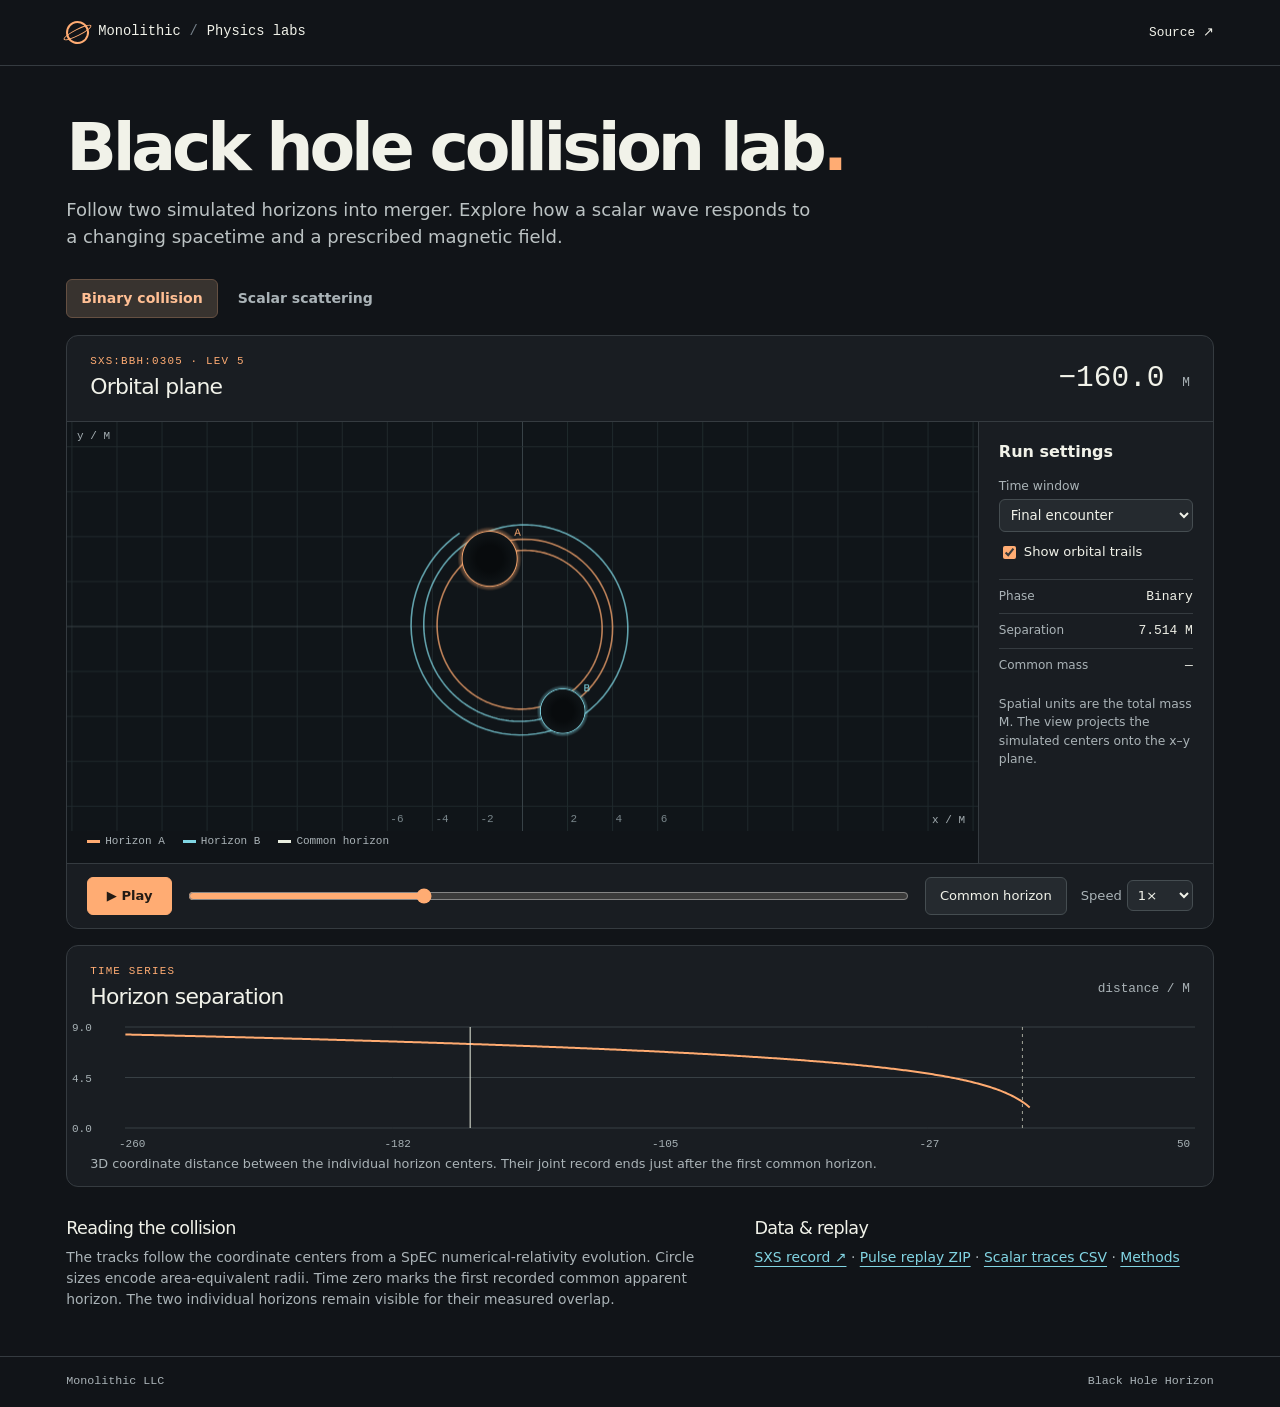
==== collision/index.html @ f392ce6c "Add interactive binary collision and EFMW scalar scattering lab" ====
<!doctype html>
<html lang="en"><head><meta charset="utf-8"><meta name="viewport" content="width=device-width, initial-scale=1">
<meta name="theme-color" content="#101318"><title>Black hole collision lab · Monolithic</title>
<link rel="stylesheet" href="lab.css"><script defer src="orbits.js"></script><script defer src="fields.js"></script><script defer src="lab.js"></script></head>
<body><header><div class="wrap mast"><a href="../index.html" class="brand"><span class="mark" aria-hidden="true"></span>Monolithic <span class="dim">/</span> Physics labs</a><a href="https://github.com/enuminous/Black-Hole-Horizon/tree/main/collision">Source ↗</a></div></header>
<main class="wrap"><div class="intro"><h1>Black hole collision lab<span>.</span></h1><p>Follow two simulated horizons into merger. Explore how a scalar wave responds to a changing spacetime and a prescribed magnetic field.</p></div>
<div class="switcher" role="group" aria-label="Simulation"><button id="orbTab" aria-pressed="true">Binary collision</button><button id="fieldTab" aria-pressed="false">Scalar scattering</button></div>
<section class="instrument" aria-labelledby="viewTitle"><div class="panehead"><div><p class="id" id="runid">SXS:BBH:0305 · LEV 5</p><h2 id="viewTitle">Orbital plane</h2></div><p class="clock"><span id="time">−160.0</span> <span>M</span></p></div>
<div class="columns"><div class="viewport"><canvas id="scene" role="img" aria-label="Projected numerical horizon tracks"></canvas><div class="legend" id="legend"></div></div>
<aside><h3>Run settings</h3><div id="orbitControls"><label for="window">Time window</label><select id="window"><option value="end">Final encounter</option><option value="full">Full record</option></select><label class="check"><input type="checkbox" id="tails" checked>Show orbital trails</label></div>
<div id="fieldControls" hidden><label for="arm">Initial field / source</label><select id="arm"><optgroup label="Magnetic source · scalar starts at zero"><option value="B1">Field +B</option><option value="Bminus">Field −B</option><option value="B2">Field 2B</option><option value="B0">Field off</option></optgroup><optgroup label="Initial scalar · magnetic source off"><option value="pulse1">Positive pulse</option><option value="pulseMinus">Negative pulse</option><option value="pulse0">Zero pulse</option></optgroup></select><label for="modeSel">Probe waveform</label><select id="modeSel"><option value="0">Monopole · ℓ = 0</option><option value="1">Quadrupole · ℓ = 2</option><option value="2">Hexadecapole · ℓ = 4</option></select></div>
<div class="readouts"><div><span id="keyA"></span><strong id="valueA"></strong></div><div><span id="keyB"></span><strong id="valueB"></strong></div><div><span id="keyC"></span><strong id="valueC"></strong></div></div><p id="context" class="context"></p></aside></div>
<div class="transport"><button id="play" class="primary" aria-label="Play simulation">▶ Play</button><input id="scrub" type="range" min="-260" max="50" step="0.1" value="-160" aria-label="Simulation time"><button id="jump">Common horizon</button><label class="speed">Speed <select id="speed" aria-label="Playback speed"><option value=".5">0.5×</option><option value="1" selected>1×</option><option value="2">2×</option><option value="4">4×</option></select></label></div>
</section><section class="signal"><div class="signal-head"><div><p class="id">TIME SERIES</p><h2 id="signalTitle">Horizon separation</h2></div><span id="signalUnit"></span></div><canvas id="chart" role="img" aria-label="Time series"></canvas><p id="caption"></p></section>
<section class="notes"><div><h2 id="noteTitle">Reading the collision</h2><p id="note"></p></div><div><h2>Data &amp; replay</h2><p><a id="method" href="https://doi.org/10.5281/zenodo.13182440">Simulation record ↗</a> · <a href="BH-SCAT-001-Replay.zip" download>Pulse replay ZIP</a> · <a href="signals.csv" download>Scalar traces CSV</a> · <a href="https://github.com/enuminous/Black-Hole-Horizon/blob/main/collision/README.md">Methods</a></p></div></section>
<noscript><p>Enable JavaScript to use the simulator. The scalar traces and replay ZIP above can be downloaded directly.</p></noscript></main><footer><div class="wrap">Monolithic LLC <span>Black Hole Horizon</span></div></footer></body></html>
---- collision/lab.css ----
:root{color-scheme:dark;--bg:#111418;--panel:#191d22;--line:#353b40;--muted:#aab3b7;--paper:#f1f2e9;--amber:#ffac73;--blue:#82d5e3}
*{box-sizing:border-box}body{margin:0;background:var(--bg);color:var(--paper);font-family:"Inter",system-ui,sans-serif;font-size:15px;line-height:1.5}.wrap{max-width:1250px;margin:auto;padding:0 clamp(16px,4vw,58px)}header,footer{border-bottom:1px solid var(--line)}a{color:var(--paper);text-underline-offset:4px}a:hover{color:var(--amber)}.mast,footer .wrap{display:flex;align-items:center;justify-content:space-between;min-height:65px}.mast a{text-decoration:none}.mast>a:last-child,.brand,.clock,.id,.readouts strong,.signal-head>span,.legend,footer{font-family:"IBM Plex Mono",ui-monospace,monospace}.brand{display:flex;align-items:center;gap:.65em;font-size:.86rem}.dim{color:#76818a}.mark{width:23px;height:23px;border:2px solid var(--amber);border-radius:50%;position:relative;transform:rotate(-27deg)}.mark:after{position:absolute;content:"";inset:6px -6px;border:1px solid var(--amber);border-radius:50%}.mast>a:last-child{font-size:.8rem}.intro{margin:47px 0 29px}.intro h1{font-size:clamp(34px,5.2vw,70px);line-height:1.03;letter-spacing:-.063em;margin:0 0 14px;font-weight:620}.intro h1 span{color:var(--amber)}.intro p{max-width:750px;color:#bbc2c3;margin:0;font-size:clamp(15px,1.45vw,18px)}button,select,input{font:inherit}button,select{background:#252a2f;border:1px solid #454d51;color:var(--paper);border-radius:6px;padding:8px 14px;cursor:pointer}button:hover,select:hover{border-color:#818b8f}button:focus-visible,input:focus-visible,select:focus-visible,a:focus-visible{outline:2px solid var(--blue);outline-offset:3px}.switcher{display:flex;margin:0 0 17px;gap:5px}.switcher button{font-size:.88rem;font-weight:600;background:transparent;color:var(--muted);border-color:transparent}.switcher button[aria-pressed=true]{background:#38332f;color:#ffbf94;border-color:#655042}.instrument,.signal{background:var(--panel);border:1px solid var(--line);border-radius:12px;overflow:hidden}.panehead,.signal-head{display:flex;align-items:center;justify-content:space-between;padding:17px 23px;border-bottom:1px solid var(--line)}.id{font-size:.68rem;letter-spacing:.11em;color:var(--amber);margin:0 0 2px}.panehead h2,.signal-head h2,.notes h2{margin:0;font-weight:540;letter-spacing:-.035em;font-size:1.37rem}.clock{font-size:clamp(20px,2.3vw,30px);margin:0;font-variant-numeric:tabular-nums}.clock span:last-child,.signal-head>span{color:var(--muted);font-size:.8rem}.columns{display:grid;grid-template-columns:minmax(0,1fr) 235px}.viewport{background:#101418;min-width:0}.viewport canvas{width:100%;height:clamp(300px,32vw,415px);display:block}.legend{display:flex;flex-wrap:wrap;gap:4px 18px;padding:2px 20px 13px;font-size:.69rem;color:var(--muted);min-height:27px}.legend b{display:inline-block;width:13px;height:3px;margin-right:5px;vertical-align:middle}aside{border-left:1px solid var(--line);padding:18px 20px}aside h3{margin:0 0 13px;font-size:1rem;font-weight:580}label:not(.check):not(.speed){display:block;color:var(--muted);font-size:.77rem;margin:9px 0 4px}aside select{width:100%;font-size:.83rem;padding:7px}.check{display:flex;align-items:center;gap:5px;font-size:.82rem;margin:10px 0}input{accent-color:var(--amber)}.readouts{margin-top:17px}.readouts div{padding:7px 0;display:flex;align-items:baseline;justify-content:space-between;gap:5px;border-top:1px solid var(--line)}.readouts span,.context,.notes p,#caption{color:var(--muted)}.readouts span{font-size:.75rem}.readouts strong{font-size:.81rem;font-weight:500}.context{font-size:.77rem;line-height:1.5}.transport{display:flex;align-items:center;gap:14px;padding:13px 20px;border-top:1px solid var(--line);font-size:.82rem}.primary{background:var(--amber);color:#231b15;border-color:var(--amber);font-weight:700;min-width:85px}.transport input{flex:1;min-width:55px}.speed{display:flex;align-items:center;gap:5px;color:var(--muted)}.speed select{padding:6px}.signal{margin-top:16px}.signal-head{border:0;padding-bottom:3px}.signal canvas{display:block;width:100%;height:135px}#caption{font-size:.8rem;margin:2px 23px 13px}.notes{display:grid;grid-template-columns:1.4fr 1fr;gap:45px;margin:28px 0 40px}.notes h2{font-size:1.1rem}.notes p{font-size:.87rem;margin:6px 0}.notes a{color:var(--blue)}footer{border-top:1px solid var(--line);border-bottom:0;color:var(--muted);font-size:.73rem}footer .wrap{min-height:50px}[hidden]{display:none!important}
@media(max-width:750px){.columns{grid-template-columns:1fr}aside{border-left:0;border-top:1px solid var(--line);padding:12px 16px;display:grid;grid-template-columns:minmax(0,1fr) minmax(0,1fr);gap:3px 15px}aside h3{grid-column:1/-1;margin:0}.readouts{margin:0}.context{grid-column:1/-1;margin:4px 0}.intro{margin-top:29px}.transport{flex-wrap:wrap;gap:8px;padding:11px}.speed{margin-left:auto}.notes{grid-template-columns:1fr;gap:15px}.panehead,.signal-head{padding-left:16px;padding-right:16px}.viewport canvas{height:300px}}
@media(max-width:450px){.transport input{min-width:calc(100% - 102px)}.clock{font-size:21px}.speed{font-size:.77rem}.intro h1{font-size:37px}.viewport canvas{height:265px}.legend{font-size:.62rem}.mast{min-height:53px}}
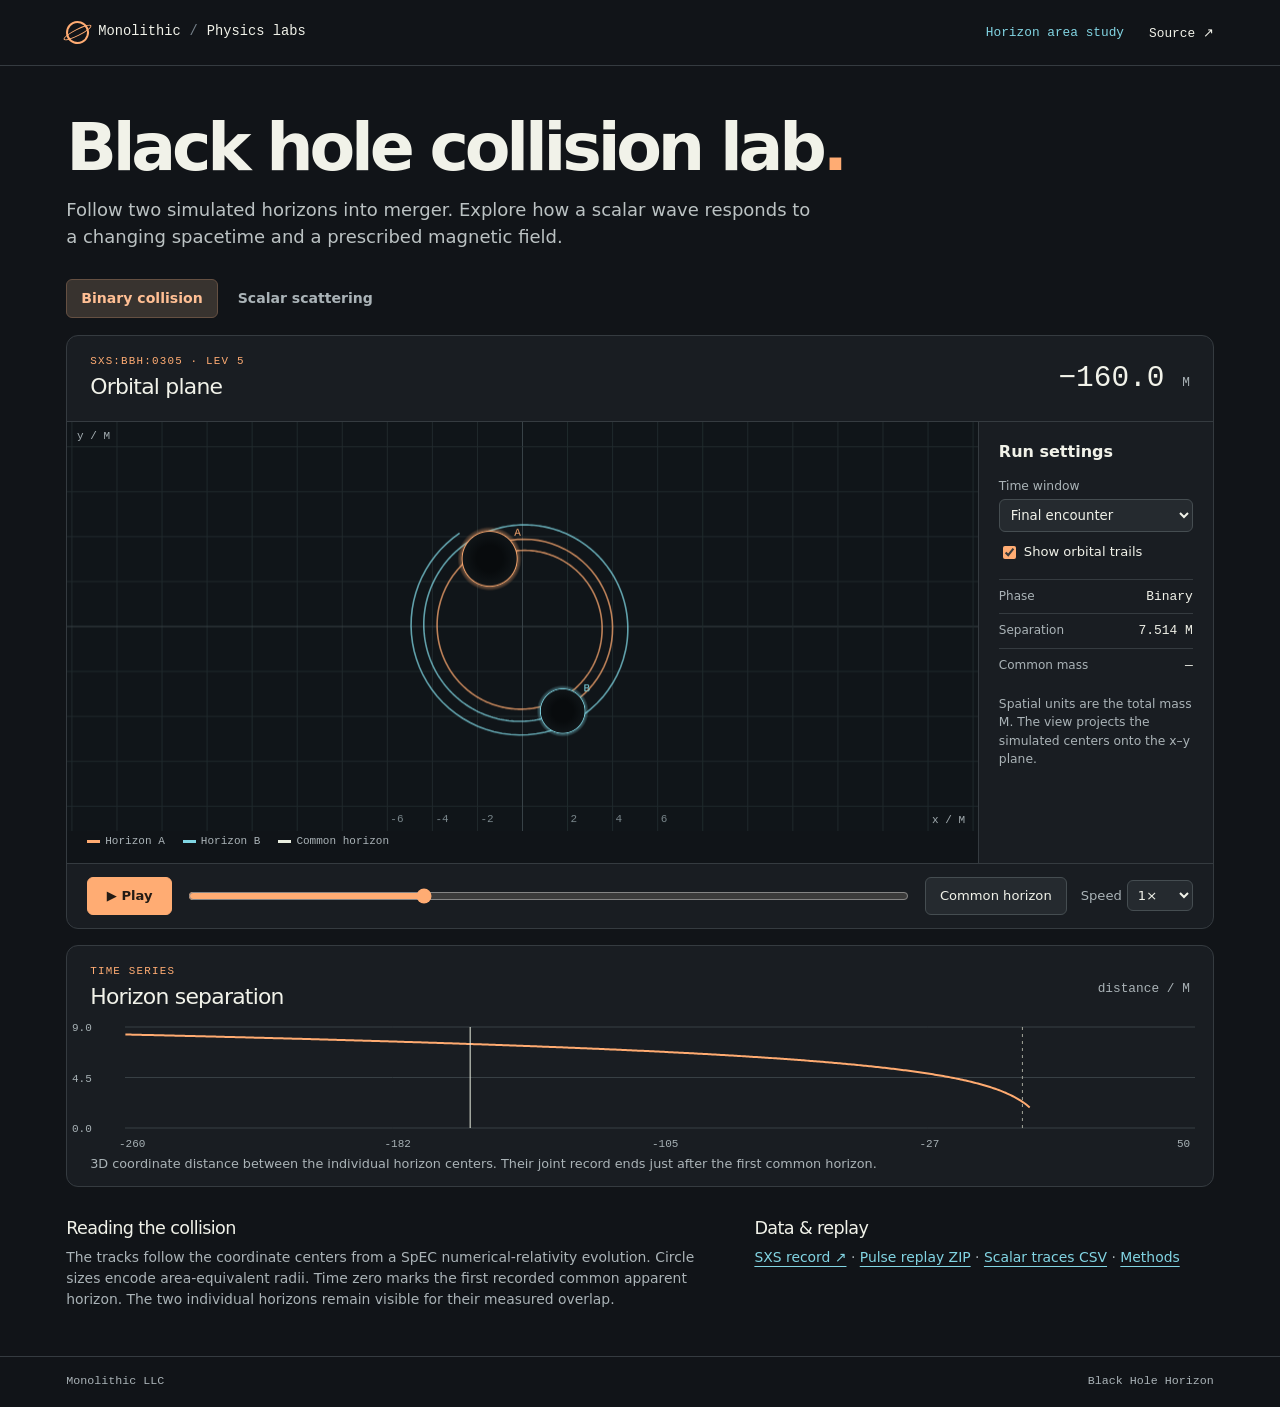
==== commit 70afb799: "Open the standalone collision simulator from the repository home page" ====
--- a/collision/index.html
+++ b/collision/index.html
@@ -2,7 +2,7 @@
 <html lang="en"><head><meta charset="utf-8"><meta name="viewport" content="width=device-width, initial-scale=1">
 <meta name="theme-color" content="#101318"><title>Black hole collision lab · Monolithic</title>
 <link rel="stylesheet" href="lab.css"><script defer src="orbits.js"></script><script defer src="fields.js"></script><script defer src="lab.js"></script></head>
-<body><header><div class="wrap mast"><a href="../index.html" class="brand"><span class="mark" aria-hidden="true"></span>Monolithic <span class="dim">/</span> Physics labs</a><a href="https://github.com/enuminous/Black-Hole-Horizon/tree/main/collision">Source ↗</a></div></header>
+<body><header><div class="wrap mast"><a href="../index.html" class="brand"><span class="mark" aria-hidden="true"></span>Monolithic <span class="dim">/</span> Physics labs</a><nav aria-label="Other resources"><a href="../area.html">Horizon area study</a><a href="https://github.com/enuminous/Black-Hole-Horizon/tree/main/collision">Source ↗</a></nav></div></header>
 <main class="wrap"><div class="intro"><h1>Black hole collision lab<span>.</span></h1><p>Follow two simulated horizons into merger. Explore how a scalar wave responds to a changing spacetime and a prescribed magnetic field.</p></div>
 <div class="switcher" role="group" aria-label="Simulation"><button id="orbTab" aria-pressed="true">Binary collision</button><button id="fieldTab" aria-pressed="false">Scalar scattering</button></div>
 <section class="instrument" aria-labelledby="viewTitle"><div class="panehead"><div><p class="id" id="runid">SXS:BBH:0305 · LEV 5</p><h2 id="viewTitle">Orbital plane</h2></div><p class="clock"><span id="time">−160.0</span> <span>M</span></p></div>
--- a/collision/lab.css
+++ b/collision/lab.css
@@ -2,3 +2,6 @@
 *{box-sizing:border-box}body{margin:0;background:var(--bg);color:var(--paper);font-family:"Inter",system-ui,sans-serif;font-size:15px;line-height:1.5}.wrap{max-width:1250px;margin:auto;padding:0 clamp(16px,4vw,58px)}header,footer{border-bottom:1px solid var(--line)}a{color:var(--paper);text-underline-offset:4px}a:hover{color:var(--amber)}.mast,footer .wrap{display:flex;align-items:center;justify-content:space-between;min-height:65px}.mast a{text-decoration:none}.mast>a:last-child,.brand,.clock,.id,.readouts strong,.signal-head>span,.legend,footer{font-family:"IBM Plex Mono",ui-monospace,monospace}.brand{display:flex;align-items:center;gap:.65em;font-size:.86rem}.dim{color:#76818a}.mark{width:23px;height:23px;border:2px solid var(--amber);border-radius:50%;position:relative;transform:rotate(-27deg)}.mark:after{position:absolute;content:"";inset:6px -6px;border:1px solid var(--amber);border-radius:50%}.mast>a:last-child{font-size:.8rem}.intro{margin:47px 0 29px}.intro h1{font-size:clamp(34px,5.2vw,70px);line-height:1.03;letter-spacing:-.063em;margin:0 0 14px;font-weight:620}.intro h1 span{color:var(--amber)}.intro p{max-width:750px;color:#bbc2c3;margin:0;font-size:clamp(15px,1.45vw,18px)}button,select,input{font:inherit}button,select{background:#252a2f;border:1px solid #454d51;color:var(--paper);border-radius:6px;padding:8px 14px;cursor:pointer}button:hover,select:hover{border-color:#818b8f}button:focus-visible,input:focus-visible,select:focus-visible,a:focus-visible{outline:2px solid var(--blue);outline-offset:3px}.switcher{display:flex;margin:0 0 17px;gap:5px}.switcher button{font-size:.88rem;font-weight:600;background:transparent;color:var(--muted);border-color:transparent}.switcher button[aria-pressed=true]{background:#38332f;color:#ffbf94;border-color:#655042}.instrument,.signal{background:var(--panel);border:1px solid var(--line);border-radius:12px;overflow:hidden}.panehead,.signal-head{display:flex;align-items:center;justify-content:space-between;padding:17px 23px;border-bottom:1px solid var(--line)}.id{font-size:.68rem;letter-spacing:.11em;color:var(--amber);margin:0 0 2px}.panehead h2,.signal-head h2,.notes h2{margin:0;font-weight:540;letter-spacing:-.035em;font-size:1.37rem}.clock{font-size:clamp(20px,2.3vw,30px);margin:0;font-variant-numeric:tabular-nums}.clock span:last-child,.signal-head>span{color:var(--muted);font-size:.8rem}.columns{display:grid;grid-template-columns:minmax(0,1fr) 235px}.viewport{background:#101418;min-width:0}.viewport canvas{width:100%;height:clamp(300px,32vw,415px);display:block}.legend{display:flex;flex-wrap:wrap;gap:4px 18px;padding:2px 20px 13px;font-size:.69rem;color:var(--muted);min-height:27px}.legend b{display:inline-block;width:13px;height:3px;margin-right:5px;vertical-align:middle}aside{border-left:1px solid var(--line);padding:18px 20px}aside h3{margin:0 0 13px;font-size:1rem;font-weight:580}label:not(.check):not(.speed){display:block;color:var(--muted);font-size:.77rem;margin:9px 0 4px}aside select{width:100%;font-size:.83rem;padding:7px}.check{display:flex;align-items:center;gap:5px;font-size:.82rem;margin:10px 0}input{accent-color:var(--amber)}.readouts{margin-top:17px}.readouts div{padding:7px 0;display:flex;align-items:baseline;justify-content:space-between;gap:5px;border-top:1px solid var(--line)}.readouts span,.context,.notes p,#caption{color:var(--muted)}.readouts span{font-size:.75rem}.readouts strong{font-size:.81rem;font-weight:500}.context{font-size:.77rem;line-height:1.5}.transport{display:flex;align-items:center;gap:14px;padding:13px 20px;border-top:1px solid var(--line);font-size:.82rem}.primary{background:var(--amber);color:#231b15;border-color:var(--amber);font-weight:700;min-width:85px}.transport input{flex:1;min-width:55px}.speed{display:flex;align-items:center;gap:5px;color:var(--muted)}.speed select{padding:6px}.signal{margin-top:16px}.signal-head{border:0;padding-bottom:3px}.signal canvas{display:block;width:100%;height:135px}#caption{font-size:.8rem;margin:2px 23px 13px}.notes{display:grid;grid-template-columns:1.4fr 1fr;gap:45px;margin:28px 0 40px}.notes h2{font-size:1.1rem}.notes p{font-size:.87rem;margin:6px 0}.notes a{color:var(--blue)}footer{border-top:1px solid var(--line);border-bottom:0;color:var(--muted);font-size:.73rem}footer .wrap{min-height:50px}[hidden]{display:none!important}
 @media(max-width:750px){.columns{grid-template-columns:1fr}aside{border-left:0;border-top:1px solid var(--line);padding:12px 16px;display:grid;grid-template-columns:minmax(0,1fr) minmax(0,1fr);gap:3px 15px}aside h3{grid-column:1/-1;margin:0}.readouts{margin:0}.context{grid-column:1/-1;margin:4px 0}.intro{margin-top:29px}.transport{flex-wrap:wrap;gap:8px;padding:11px}.speed{margin-left:auto}.notes{grid-template-columns:1fr;gap:15px}.panehead,.signal-head{padding-left:16px;padding-right:16px}.viewport canvas{height:300px}}
 @media(max-width:450px){.transport input{min-width:calc(100% - 102px)}.clock{font-size:21px}.speed{font-size:.77rem}.intro h1{font-size:37px}.viewport canvas{height:265px}.legend{font-size:.62rem}.mast{min-height:53px}}
+
+.mast nav{display:flex;gap:clamp(10px,2vw,25px);align-items:center;font: .8rem ui-monospace,monospace}.mast nav a:first-child{color:var(--blue)}
+@media(max-width:450px){.mast .brand{font-size:.73rem;gap:.4em}.mast nav{font-size:.69rem;gap:9px}}
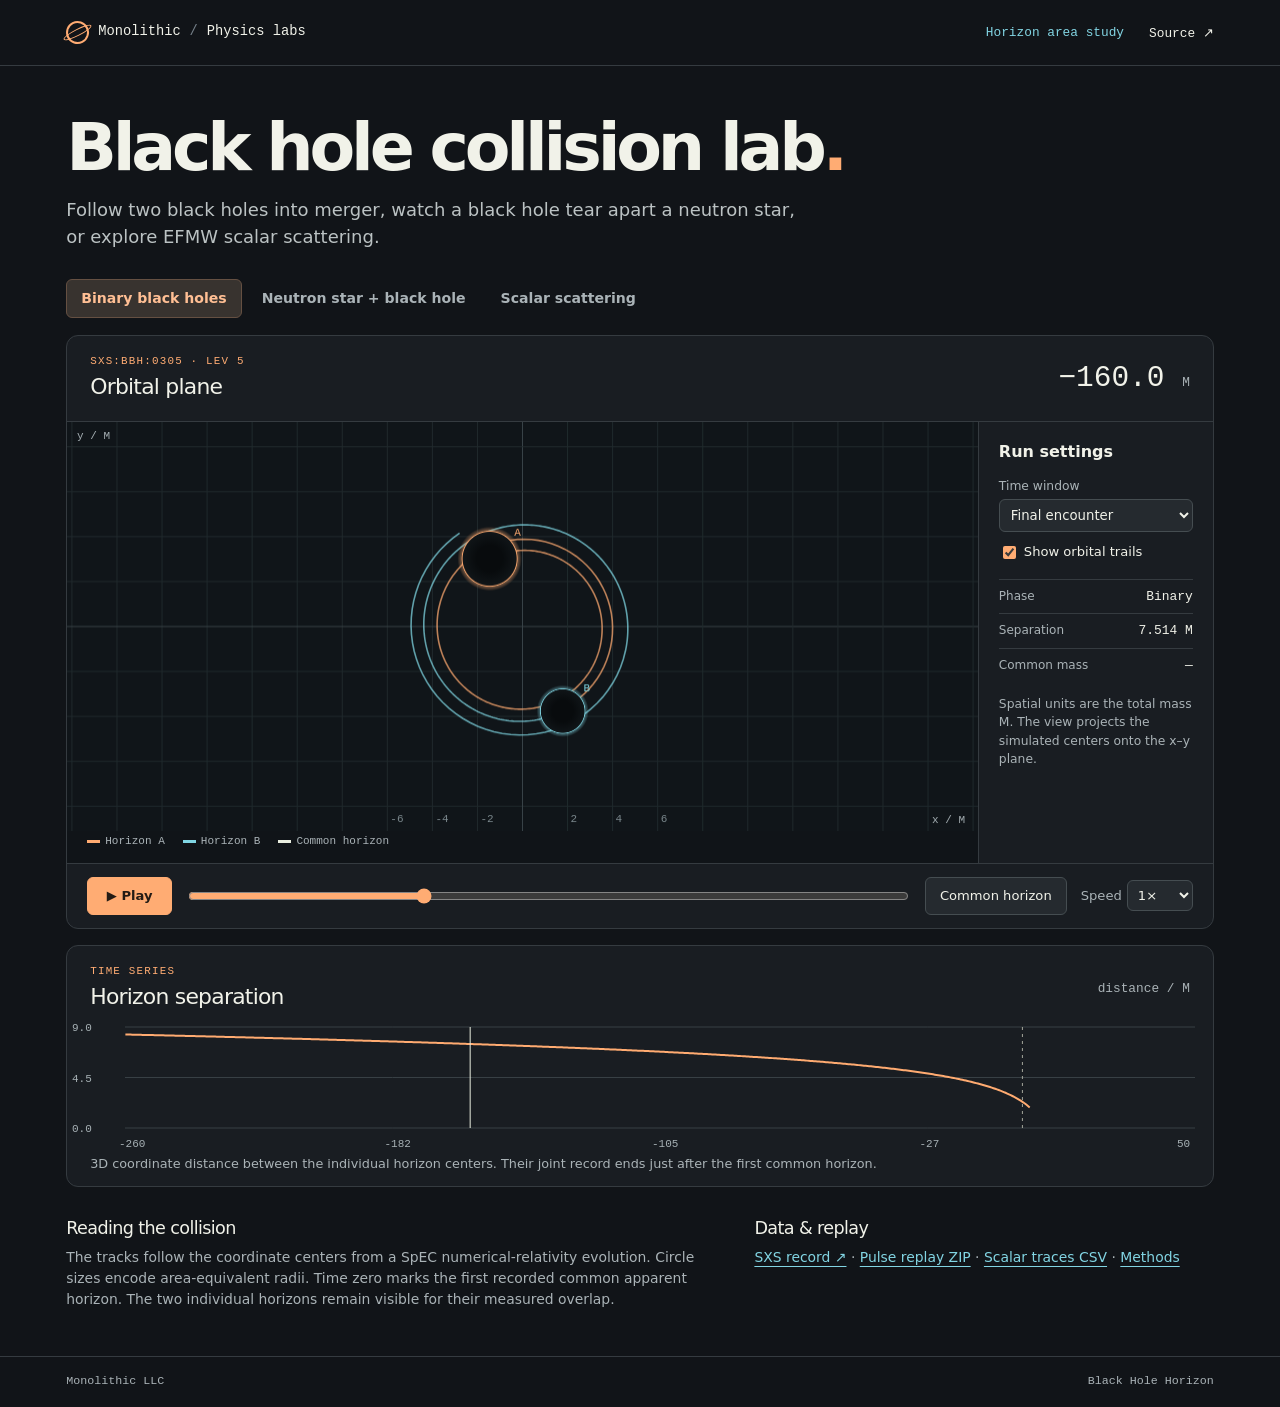
==== commit 5a263f82: "Add neutron star–black hole tidal disruption to the collision lab" ====
--- a/collision/index.html
+++ b/collision/index.html
@@ -1,16 +1,17 @@
 <!doctype html>
 <html lang="en"><head><meta charset="utf-8"><meta name="viewport" content="width=device-width, initial-scale=1">
 <meta name="theme-color" content="#101318"><title>Black hole collision lab · Monolithic</title>
-<link rel="stylesheet" href="lab.css"><script defer src="orbits.js"></script><script defer src="fields.js"></script><script defer src="lab.js"></script></head>
+<link rel="stylesheet" href="lab.css"><script defer src="orbits.js"></script><script defer src="fields.js"></script><script defer src="bhns-data.js"></script><script defer src="bhns.js"></script><script defer src="lab.js"></script></head>
 <body><header><div class="wrap mast"><a href="../index.html" class="brand"><span class="mark" aria-hidden="true"></span>Monolithic <span class="dim">/</span> Physics labs</a><nav aria-label="Other resources"><a href="../area.html">Horizon area study</a><a href="https://github.com/enuminous/Black-Hole-Horizon/tree/main/collision">Source ↗</a></nav></div></header>
-<main class="wrap"><div class="intro"><h1>Black hole collision lab<span>.</span></h1><p>Follow two simulated horizons into merger. Explore how a scalar wave responds to a changing spacetime and a prescribed magnetic field.</p></div>
-<div class="switcher" role="group" aria-label="Simulation"><button id="orbTab" aria-pressed="true">Binary collision</button><button id="fieldTab" aria-pressed="false">Scalar scattering</button></div>
-<section class="instrument" aria-labelledby="viewTitle"><div class="panehead"><div><p class="id" id="runid">SXS:BBH:0305 · LEV 5</p><h2 id="viewTitle">Orbital plane</h2></div><p class="clock"><span id="time">−160.0</span> <span>M</span></p></div>
+<main class="wrap"><div class="intro"><h1>Black hole collision lab<span>.</span></h1><p>Follow two black holes into merger, watch a black hole tear apart a neutron star, or explore EFMW scalar scattering.</p></div>
+<div class="switcher" role="group" aria-label="Simulation"><button id="orbTab" aria-pressed="true">Binary black holes</button><button id="nsTab" aria-pressed="false">Neutron star + black hole</button><button id="fieldTab" aria-pressed="false">Scalar scattering</button></div>
+<section class="instrument" aria-labelledby="viewTitle"><div class="panehead"><div><p class="id" id="runid">SXS:BBH:0305 · LEV 5</p><h2 id="viewTitle">Orbital plane</h2></div><p class="clock"><span id="time">−160.0</span> <span id="timeUnit">M</span></p></div>
 <div class="columns"><div class="viewport"><canvas id="scene" role="img" aria-label="Projected numerical horizon tracks"></canvas><div class="legend" id="legend"></div></div>
 <aside><h3>Run settings</h3><div id="orbitControls"><label for="window">Time window</label><select id="window"><option value="end">Final encounter</option><option value="full">Full record</option></select><label class="check"><input type="checkbox" id="tails" checked>Show orbital trails</label></div>
+<div id="nsControls" hidden><label for="nsScale">Field of view</label><select id="nsScale"><option value="60">120 km across</option><option value="35">70 km across</option></select><label class="check"><input type="checkbox" id="nsTrack" checked>Mark black hole position</label></div>
 <div id="fieldControls" hidden><label for="arm">Initial field / source</label><select id="arm"><optgroup label="Magnetic source · scalar starts at zero"><option value="B1">Field +B</option><option value="Bminus">Field −B</option><option value="B2">Field 2B</option><option value="B0">Field off</option></optgroup><optgroup label="Initial scalar · magnetic source off"><option value="pulse1">Positive pulse</option><option value="pulseMinus">Negative pulse</option><option value="pulse0">Zero pulse</option></optgroup></select><label for="modeSel">Probe waveform</label><select id="modeSel"><option value="0">Monopole · ℓ = 0</option><option value="1">Quadrupole · ℓ = 2</option><option value="2">Hexadecapole · ℓ = 4</option></select></div>
 <div class="readouts"><div><span id="keyA"></span><strong id="valueA"></strong></div><div><span id="keyB"></span><strong id="valueB"></strong></div><div><span id="keyC"></span><strong id="valueC"></strong></div></div><p id="context" class="context"></p></aside></div>
 <div class="transport"><button id="play" class="primary" aria-label="Play simulation">▶ Play</button><input id="scrub" type="range" min="-260" max="50" step="0.1" value="-160" aria-label="Simulation time"><button id="jump">Common horizon</button><label class="speed">Speed <select id="speed" aria-label="Playback speed"><option value=".5">0.5×</option><option value="1" selected>1×</option><option value="2">2×</option><option value="4">4×</option></select></label></div>
 </section><section class="signal"><div class="signal-head"><div><p class="id">TIME SERIES</p><h2 id="signalTitle">Horizon separation</h2></div><span id="signalUnit"></span></div><canvas id="chart" role="img" aria-label="Time series"></canvas><p id="caption"></p></section>
-<section class="notes"><div><h2 id="noteTitle">Reading the collision</h2><p id="note"></p></div><div><h2>Data &amp; replay</h2><p><a id="method" href="https://doi.org/10.5281/zenodo.13182440">Simulation record ↗</a> · <a href="BH-SCAT-001-Replay.zip" download>Pulse replay ZIP</a> · <a href="signals.csv" download>Scalar traces CSV</a> · <a href="https://github.com/enuminous/Black-Hole-Horizon/blob/main/collision/README.md">Methods</a></p></div></section>
+<section class="notes"><div><h2 id="noteTitle">Reading the collision</h2><p id="note"></p></div><div><h2>Data &amp; replay</h2><p><a id="method" href="https://doi.org/10.5281/zenodo.13182440">Simulation record ↗</a> · <a id="nsCSV" href="bhns-horizon-mass.csv" download hidden>Horizon mass CSV</a><span id="scalarFiles"><a href="BH-SCAT-001-Replay.zip" download>Pulse replay ZIP</a> · <a href="signals.csv" download>Scalar traces CSV</a></span> · <a href="https://github.com/enuminous/Black-Hole-Horizon/blob/main/collision/README.md">Methods</a></p></div></section>
 <noscript><p>Enable JavaScript to use the simulator. The scalar traces and replay ZIP above can be downloaded directly.</p></noscript></main><footer><div class="wrap">Monolithic LLC <span>Black Hole Horizon</span></div></footer></body></html>
--- a/collision/lab.css
+++ b/collision/lab.css
@@ -5,3 +5,6 @@
 
 .mast nav{display:flex;gap:clamp(10px,2vw,25px);align-items:center;font: .8rem ui-monospace,monospace}.mast nav a:first-child{color:var(--blue)}
 @media(max-width:450px){.mast .brand{font-size:.73rem;gap:.4em}.mast nav{font-size:.69rem;gap:9px}}
+
+.switcher{flex-wrap:wrap}.density-key{align-items:center;display:flex;gap:8px}.density-key i{display:inline-block;height:7px;width:95px;border-radius:2px;background:linear-gradient(90deg,#000004,#420a68,#932667,#dd513a,#fca50a,#fcffa4)}.density-key small{font:inherit}.legend .density-key{flex-wrap:wrap}
+@media(max-width:530px){.switcher{gap:2px}.switcher button{padding:7px 8px;font-size:.78rem}}
